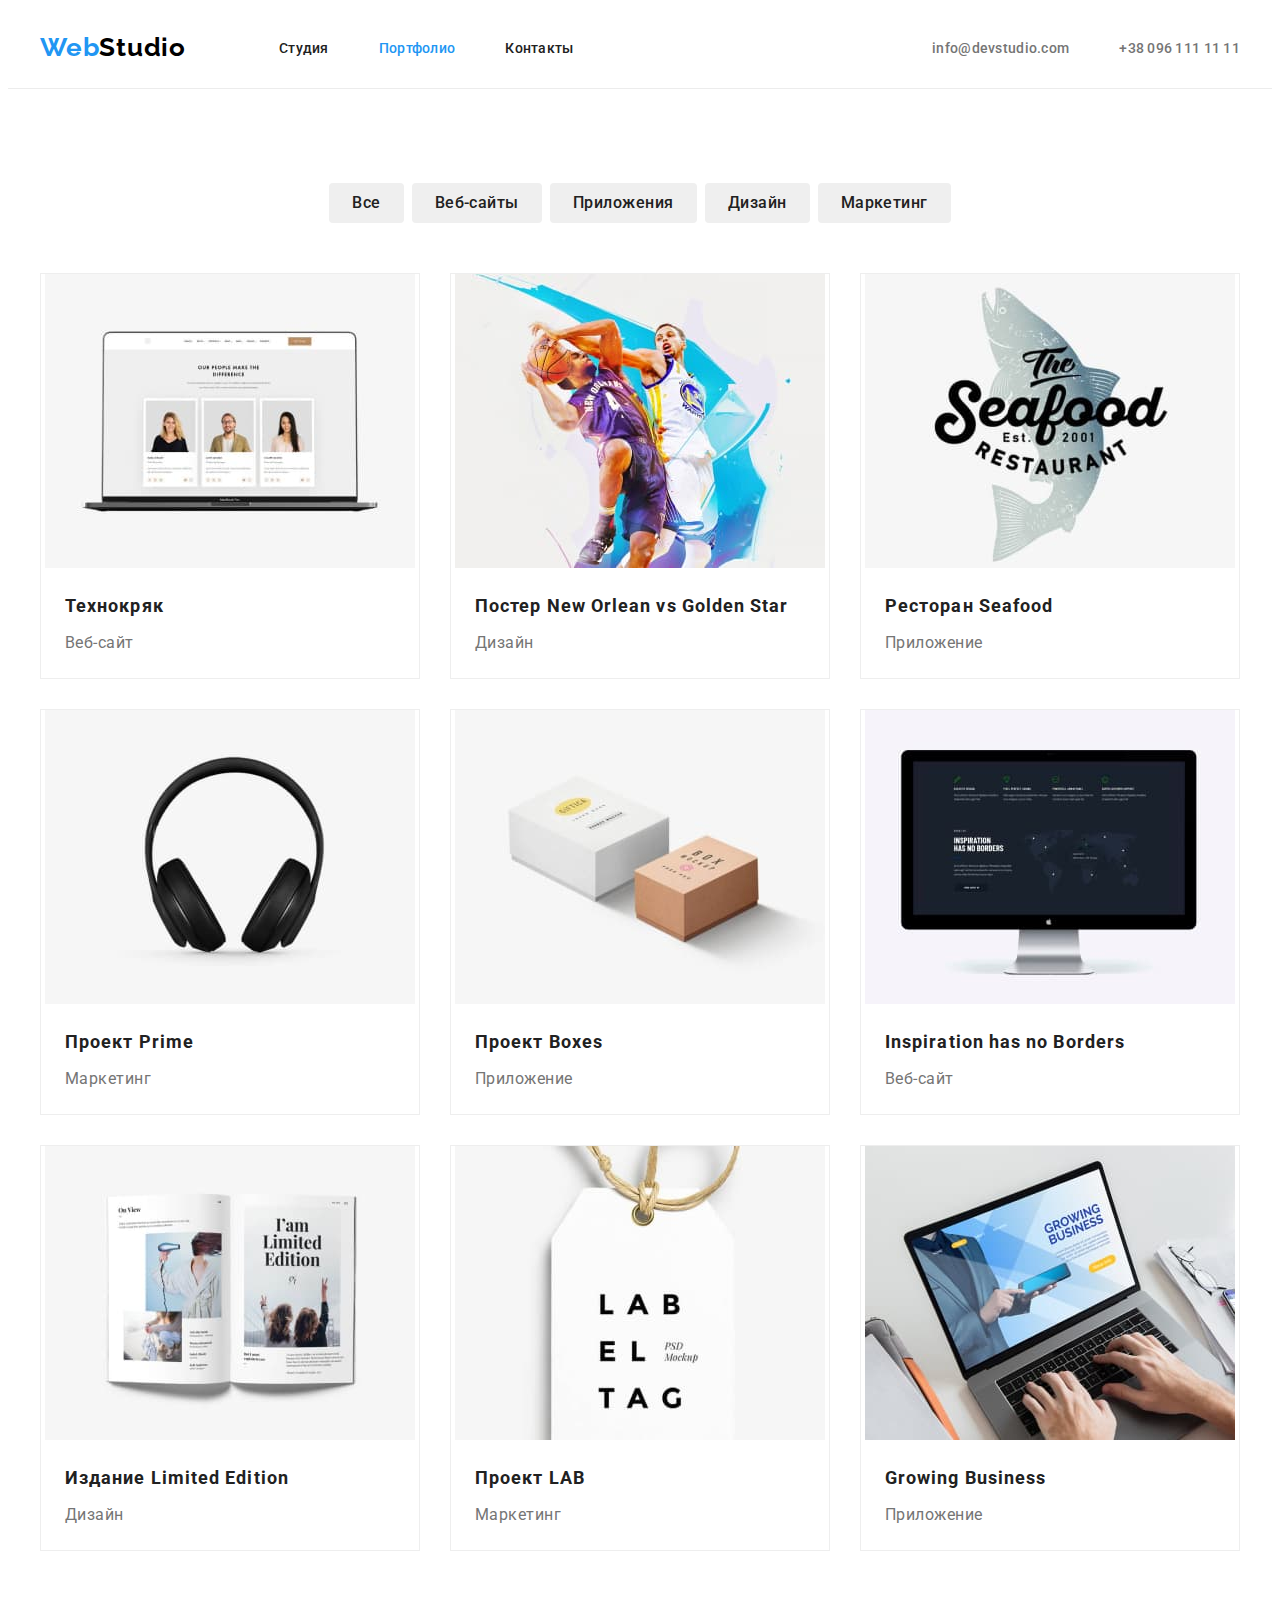
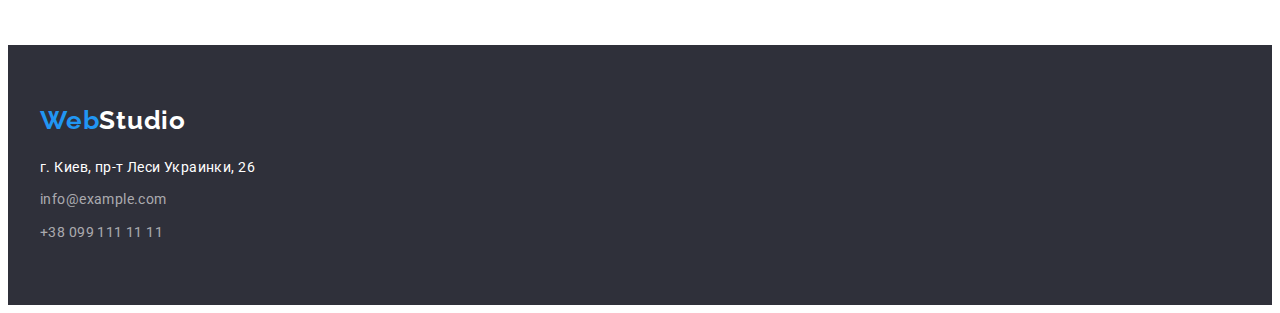
==== portfolio.html @ c1bcd2cd "HW4 start" ====
<!DOCTYPE html>
<html lang="ru">
  <head>
    <meta charset="UTF-8" />
    <meta http-equiv="X-UA-Compatible" content="IE=edge" />
    <meta name="viewport" content="width= device-width, initial-scale=  " />
    <title>Студия</title>
    <link rel="preconnect" href="https://fonts.googleapis.com" />
    <link rel="preconnect" href="https://fonts.gstatic.com" crossorigin />
    <link
      href="https://fonts.googleapis.com/css2?family=Oleo+Script&family=Raleway:wght@700&family=Roboto:wght@400;500;700;900&display=swap"
      rel="stylesheet"
    />
    <link
      rel="stylesheet"
      href="https://cdnjs.cloudflare.com/ajax/libs/modern-normalize/1.1.0/modern-normalize.min.css"
      integrity="sha512-wpPYUAdjBVSE4KJnH1VR1HeZfpl1ub8YT/NKx4PuQ5NmX2tKuGu6U/JRp5y+Y8XG2tV+wKQpNHVUX03MfMFn9Q=="
      crossorigin="anonymous"
      referrerpolicy="no-referrer"
    />
    <link rel="stylesheet" href="./css/styles.css" />
  </head>
  <body>
    <header class="header">
      <div class="container main-nav">
        <nav class="navigation">
          <a class="logo link" href="./">Web<span class="dark">Studio</span></a>
          <ul class="site-nav list">
            <li class="item">
              <a class="link" href="/">Студия</a>
            </li>
            <li class="item">
              <a class="link current" href="./portfolio.html">Портфолио</a>
            </li>
            <li class="item"><a class="link" href="">Контакты</a></li>
          </ul>
        </nav>

        <ul class="auth-nav list">
          <li class="item">
            <a class="link" href="mailto:info@devstudio.com"
              >info@devstudio.com</a
            >
          </li>
          <li class="item">
            <a class="link" href="tel:+380961111111">+38 096 111 11 11</a>
          </li>
        </ul>
      </div>
    </header>
    <main>
      <section class="section">
        <div class="container button">
          <ul class="project-filter list">
            <li class="item">
              <button class="portfolio-button" type="button">Все</button>
            </li>
            <li class="item">
              <button class="portfolio-button" type="button">Веб-сайты</button>
            </li>
            <li class="item">
              <button class="portfolio-button" type="button">Приложения</button>
            </li>
            <li class="item">
              <button class="portfolio-button" type="button">Дизайн</button>
            </li>
            <li class="item">
              <button class="portfolio-button" type="button">Маркетинг</button>
            </li>
          </ul>
        </div>
        <div class="container">
          <ul class="project list">
            <li class="project-item item">
              <img
                class="project-img"
                src="./images/portfolio/ws-tehnokriak.jpg"
                alt=""
                width="370"
                height="294"
              />
              <div class="project-description">
                <h3 class="title">Технокряк</h3>
                <p class="paragraph">Веб-сайт</p>
              </div>
            </li>
            <li class="project-item item">
              <img
                class="project-img"
                src="./images/portfolio/d-new-orlean.jpg"
                alt=""
                width="370"
                height="294"
              />
              <div class="project-description">
                <h3 class="title">
                  Постер <span lang="en">New Orlean vs Golden Star</span>
                </h3>
                <p class="paragraph">Дизайн</p>
              </div>
            </li>
            <li class="project-item item">
              <img
                class="project-img"
                src="./images/portfolio/p-seafood.jpg"
                alt=""
                width="370"
                height="294"
              />
              <div class="project-description">
                <h3 class="title">Ресторан <span lang="en">Seafood</span></h3>
                <p class="paragraph">Приложение</p>
              </div>
            </li>
            <li class="project-item item">
              <img
                class="project-img"
                src="./images/portfolio/m-prime.jpg"
                alt=""
                width="370"
                height="294"
              />
              <div class="project-description">
                <h3 class="title">Проект <span lang="en">Prime</span></h3>
                <p class="paragraph">Маркетинг</p>
              </div>
            </li>
            <li class="project-item item">
              <img
                class="project-img"
                src="./images/portfolio/p-boxes.jpg"
                alt=""
                width="370"
                height="294"
              />
              <div class="project-description">
                <h3 class="title">Проект <span lang="en">Boxes</span></h3>
                <p class="paragraph">Приложение</p>
              </div>
            </li>
            <li class="project-item item">
              <img
                class="project-img"
                src="./images/portfolio/ws-inspiration.jpg"
                alt=""
                width="370"
                height="294"
              />
              <div class="project-description">
                <h3 class="title" lang="en">Inspiration has no Borders</h3>
                <p class="paragraph">Веб-сайт</p>
              </div>
            </li>
            <li class="project-item item">
              <img
                class="project-img"
                src="./images/portfolio/d-limited-edition.jpg"
                alt=""
                width="370"
                height="294"
              />
              <div class="project-description">
                <h3 class="title">
                  Издание <span lang="en">Limited Edition</span>
                </h3>
                <p class="paragraph">Дизайн</p>
              </div>
            </li>
            <li class="project-item item">
              <img
                class="project-img"
                src="./images/portfolio/m-lab.jpg"
                alt=""
                width="370"
                height="294"
              />
              <div class="project-description">
                <h3 class="title">Проект <span lang="en">LAB</span></h3>
                <p class="paragraph">Маркетинг</p>
              </div>
            </li>
            <li class="project-item item">
              <img
                class="project-img"
                src="./images/portfolio/p-growing business.jpg"
                alt=""
                width="370"
                height="294"
              />
              <div class="project-description">
                <h3 class="title" lang="en">Growing Business</h3>
                <p class="paragraph">Приложение</p>
              </div>
            </li>
          </ul>
        </div>
      </section>
    </main>
    <footer class="footer">
      <div class="container">
        <a class="logo link" href="./">Web<span class="lite">Studio</span></a>
        <address class="address">
          <ul class="address-studio list">
            <li class="item">
              <a
                class="post-address link"
                href="https://goo.gl/maps/WzEJstEwFaHD8LDW9"
                target="_blank"
                rel="noopener noreferrer"
              >
                г. Киев, пр-т Леси Украинки, 26
              </a>
            </li>
            <li class="item">
              <a class="mail-address link" href="mailto:info@example.com"
                >info@example.com</a
              >
            </li>
            <li class="item">
              <a class="tel-address link" href="tel:+380991111111"
                >+38 099 111 11 11</a
              >
            </li>
          </ul>
        </address>
      </div>
    </footer>
  </body>
</html>
---- css/styles.css ----
:root {
  --primary-font-famili: 'Roboto', sans-serif;
  --logo-font: 'Raleway', sans-serif;
  --primary-text-color: #212121;
  --secondary-text-color: #757575;
  --akcent-text-color: #2196f3;
  --wite-text-color: #ffffff;
  --primary-bg-color: #ffffff;
  --secondary-bg-color: #f5f4fa;
  --akcent-bg-color: #2196f3;
  --futer-bg-color: #2f303a;
}

/* серый-с прозрачностью цвет текста в адресе rgba(255, 255, 255, 0.6); */
/* голубой фон кнопки в ГЕРОЕ при наведении #188CE8; */

body {
  color: var(--primary-text-color);
  background-color: var(--primary-bg-color);
  font-family: var(--primary-font-famili);
}

.list {
  margin: 0;
  padding: 0;
  list-style: none;
}

.link {
  text-decoration: none;
}

/* header */
.header {
  padding-top: 24px;
  padding-bottom: 25px;
  border-bottom: 1px solid #ececec;
}

.container {
  width: 1200px;
  padding-left: 15px;
  padding-right: 15px;
  margin-left: auto;
  margin-right: auto;
}

.container.button {
  margin-bottom: 34px;
}

.main-nav {
  display: flex;
  align-items: center;
}

.navigation {
  display: flex;
  align-items: center;
}

.logo {
  color: var(--akcent-text-color);
  font-family: var(--logo-font);
  font-weight: bold;
  font-size: 26px;
  line-height: 1.19;
  letter-spacing: 0.03em;
}

.logo .dark {
  color: #000000;
}

.logo .lite {
  color: var(--wite-text-color);
}

/* Навигация сайта */
.site-nav {
  display: flex;
  margin-left: 93px;
}

.site-nav .item + .item {
  margin-left: 50px;
}

.site-nav .link {
  padding: 32px 0;
  color: var(--primary-text-color);
  font-weight: 500;
  font-size: 14px;
  line-height: 1.14;
  letter-spacing: 0.02em;
}

.site-nav .link:hover,
.site-nav .link:focus {
  color: var(--akcent-text-color);
}

.site-nav .link.current {
  color: var(--akcent-text-color);
}

/* Навигация авторизации */
.auth-nav {
  display: flex;
  margin-left: auto;
}

.auth-nav .item + .item {
  margin-left: 50px;
}

.auth-nav .link {
  padding: 32px 0;
  color: var(--secondary-text-color);
  font-weight: 500;
  font-size: 14px;
  line-height: 1.14;
  letter-spacing: 0.02em;
}

.auth-nav .link:hover,
.auth-nav .link:focus {
  color: var(--akcent-text-color);
}

/* body */
/* ГЕРОЙ */
.hero {
  background-color: var(--futer-bg-color);
  text-align: center;
  padding-top: 200px;
  padding-bottom: 200px;
}

.hero-title {
  margin-top: 0;
  margin-bottom: 30px;
  color: var(--wite-text-color);
  font-weight: 900;
  font-size: 44px;
  line-height: 1.36;
  letter-spacing: 0.06em;
  text-transform: uppercase;
}

.hero-button {
  color: var(--wite-text-color);
  background-color: var(--akcent-bg-color);
  font-family: inherit;
  font-weight: 700;
  font-size: 16px;
  line-height: 1.87;
  letter-spacing: 0.06em;
  cursor: pointer;
  display: flex;
  align-items: center;
  text-align: center;
  border-radius: 4px;
  border: 1px solid transparent;
  padding: 10px 32px;
  display: inline-block;
  min-width: 200px;
}

.hero-button:hover,
.hero-button:focus {
  background-color: #188ce8;
}

/* Особенности работы */
.section {
  padding-top: 94px;
  padding-bottom: 94px;
}

.section.no-padding {
  padding-top: 0;
  padding-bottom: 95px;
}

.section-title {
  margin-top: 0;
  margin-bottom: 50px;
  font-weight: 700;
  font-size: 36px;
  line-height: 1.17;
  text-align: center;
  letter-spacing: 0.03em;
}

.feature-list {
  display: flex;
}

.feature-list .item {
  width: calc((100% - 90px) / 4);
}

.feature-list .item + .item {
  margin-left: 30px;
}

.feature-list .title {
  margin-top: 0;
  margin-bottom: 10px;
  font-weight: 700;
  font-size: 14px;
  line-height: 1.14;
  letter-spacing: 0.03em;
  text-transform: uppercase;
}

.feature-list .paragraph {
  margin-top: 0;
  margin-bottom: 0;
  color: var(--secondary-text-color);
  font-size: 14px;
  line-height: 1.71;
  letter-spacing: 0.03em;
}

/* Чем мы занимаемся */
.work {
  display: flex;
}

.work .item {
  width: calc((100% - 60px) / 3);
  margin-right: 30px;
}

.work .item:nth-child(3n) {
  margin-right: 0;
  margin-bottom: 0;
}

.work-foto {
  display: block;
  max-width: 100%;
  height: auto;
  margin-right: auto;
  margin-left: auto;
}

/* Наша команда */
.team {
  background-color: var(--secondary-bg-color);
}

.team-list {
  display: flex;
}

.team-lid {
  background-color: var(--primary-bg-color);
  width: calc((100% - 90px) / 4);
  margin-right: 30px;

  box-shadow: 0px 1px 3px rgba(0, 0, 0, 0.12), 0px 1px 1px rgba(0, 0, 0, 0.14),
    0px 2px 1px rgba(0, 0, 0, 0.2);
  border-radius: 0px 0px 4px 4px;
}

.team-lid:nth-child(4n) {
  margin-right: 0;
}

.foto {
  display: block;
  max-width: 100%;
  height: auto;
  margin-right: auto;
  margin-left: auto;
}
.team-description {
  padding: 30px 59px;
}

.team-list .title {
  margin-top: 0;
  margin-bottom: 10;
  font-weight: 500;
  font-size: 16px;
  line-height: 1.19;
  text-align: center;
  letter-spacing: 0.03em;
}

.team-list .paragraph {
  margin-top: 0;
  margin-bottom: 0;
  color: var(--secondary-text-color);
  font-size: 16px;
  line-height: 1.19;
  text-align: center;
  letter-spacing: 0.03em;
}

/* ФУТЕР */
.footer {
  background-color: var(--futer-bg-color);
  padding-top: 60px;
  padding-bottom: 60px;
}

.address {
  margin-top: 20px;
}

.address-studio .item {
  margin-bottom: 9px;
}

.address-studio .item:nth-child(3n) {
  margin-bottom: 0;
}

.post-address {
  color: var(--wite-text-color);
  font-style: normal;
  font-size: 14px;
  line-height: 1.71;
  letter-spacing: 0.03em;
}

.post-address:hover,
.post-address:focus {
  color: var(--akcent-text-color);
}

.mail-address,
.tel-address {
  color: rgba(255, 255, 255, 0.6);
  font-style: normal;
  font-size: 14px;
  line-height: 1.71;
  letter-spacing: 0.03em;
}

.mail-address:hover,
.mail-address:focus {
  color: var(--akcent-text-color);
}

.tel-address:hover,
.tel-address:focus {
  color: var(--akcent-text-color);
}

/* portfolio */
.project-filter {
  display: flex;
  justify-content: center;
  margin-bottom: 50px;
}

.project-filter .item + .item {
  margin-left: 8px;
}

.portfolio-button {
  color: var(--primary-text-color);
  cursor: pointer;
  font-family: inherit;
  font-weight: 500;
  font-size: 16px;
  line-height: 1.62;
  letter-spacing: 0.03em;
  text-align: center;
  border-radius: 4px;
  border: 1px solid transparent;
  padding: 6px 22px;
  display: inline-block;
}

.portfolio-button:hover,
.portfolio-button:focus {
  color: var(--wite-text-color);
  background-color: var(--akcent-bg-color);
}

.project {
  display: flex;
  flex-wrap: wrap;
}

.project-item {
  width: calc((100% - 60px) / 3);
  margin-right: 30px;
  margin-bottom: 30px;
  border: 1px solid #eeeeee;
  box-sizing: border-box;
}

.project-item:nth-child(3n) {
  margin-right: 0;
}

.project-item:nth-last-child(-n + 3) {
  margin-bottom: 0;
}

.project-img {
  display: block;
  max-width: 100%;
  height: auto;
  margin-left: auto;
  margin-right: auto;
}

.project-description {
  padding: 20px 24px;
}

.project .title {
  margin-top: 0;
  margin-bottom: 4px;
  font-weight: 700;
  font-size: 18px;
  line-height: 2;
  letter-spacing: 0.06em;
}

.project .paragraph {
  margin-top: 0;
  margin-bottom: 0;
  margin-left: 24;
  color: var(--secondary-text-color);
  font-size: 16px;
  line-height: 1.87;
  letter-spacing: 0.03em;
}
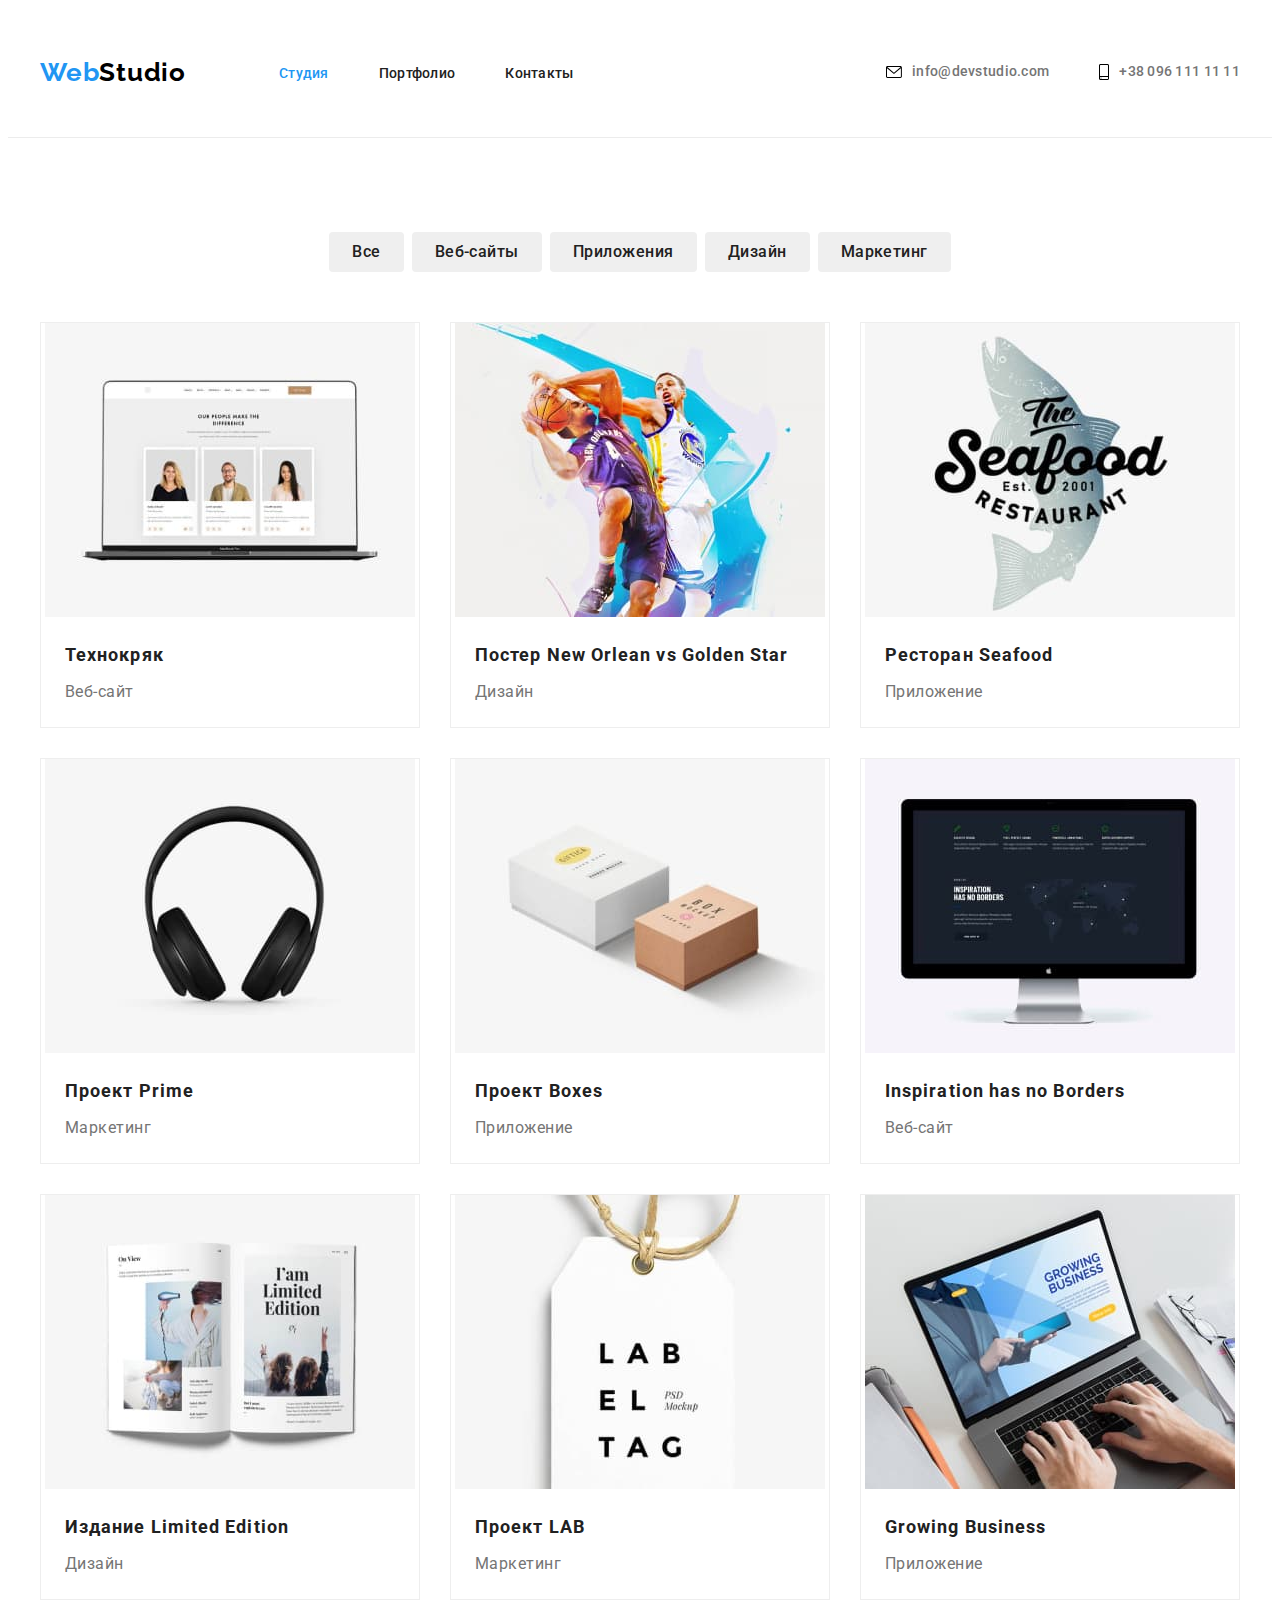
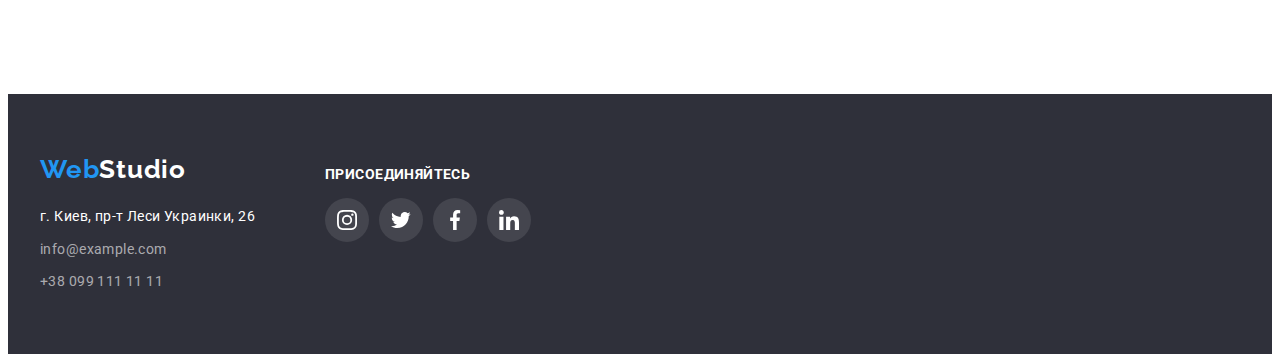
==== commit a1e9e1c9: "meybe finish" ====
--- a/portfolio.html
+++ b/portfolio.html
@@ -27,10 +27,10 @@
           <a class="logo link" href="./">Web<span class="dark">Studio</span></a>
           <ul class="site-nav list">
             <li class="item">
-              <a class="link" href="/">Студия</a>
-            </li>
-            <li class="item">
-              <a class="link current" href="./portfolio.html">Портфолио</a>
+              <a class="link current" href="./index.html">Студия</a>
+            </li>
+            <li class="item">
+              <a class="link" href="./portfolio.html">Портфолио</a>
             </li>
             <li class="item"><a class="link" href="">Контакты</a></li>
           </ul>
@@ -39,11 +39,19 @@
         <ul class="auth-nav list">
           <li class="item">
             <a class="link" href="mailto:info@devstudio.com"
-              >info@devstudio.com</a
+              ><svg class="icon" width="16" height="12">
+                <use href="./images/icons.svg#icon-envelope"></use>
+              </svg>
+              info@devstudio.com</a
             >
           </li>
           <li class="item">
-            <a class="link" href="tel:+380961111111">+38 096 111 11 11</a>
+            <a class="link" href="tel:+380961111111"
+              ><svg class="icon" width="10" height="16">
+                <use href="./images/icons.svg#icon-smartphone"></use>
+              </svg>
+              +38 096 111 11 11</a
+            >
           </li>
         </ul>
       </div>
@@ -197,32 +205,67 @@
       </section>
     </main>
     <footer class="footer">
-      <div class="container">
-        <a class="logo link" href="./">Web<span class="lite">Studio</span></a>
-        <address class="address">
-          <ul class="address-studio list">
-            <li class="item">
-              <a
-                class="post-address link"
-                href="https://goo.gl/maps/WzEJstEwFaHD8LDW9"
-                target="_blank"
-                rel="noopener noreferrer"
-              >
-                г. Киев, пр-т Леси Украинки, 26
-              </a>
-            </li>
-            <li class="item">
-              <a class="mail-address link" href="mailto:info@example.com"
-                >info@example.com</a
-              >
-            </li>
-            <li class="item">
-              <a class="tel-address link" href="tel:+380991111111"
-                >+38 099 111 11 11</a
-              >
-            </li>
-          </ul>
-        </address>
+      <div class="container container-footer">
+        <div class="adres-box">
+          <a class="logo link" href="./">Web<span class="lite">Studio</span></a>
+          <address class="address">
+            <ul class="address-studio list">
+              <li class="item">
+                <a
+                  class="post-address link"
+                  href="https://goo.gl/maps/WzEJstEwFaHD8LDW9"
+                  target="_blank"
+                  rel="noopener noreferrer"
+                >
+                  г. Киев, пр-т Леси Украинки, 26
+                </a>
+              </li>
+              <li class="item">
+                <a class="mail-address link" href="mailto:info@example.com"
+                  >info@example.com</a
+                >
+              </li>
+              <li class="item">
+                <a class="tel-address link" href="tel:+380991111111"
+                  >+38 099 111 11 11</a
+                >
+              </li>
+            </ul>
+          </address>
+        </div>
+        <div class="join-link">
+          <p class="join">Присоединяйтесь</p>
+          <ul class="join-list">
+            <li class="item">
+              <a class="link" href="">
+                <svg class="icon" width="20px" height="20px">
+                  <use href="./images/icons.svg#icon-instagram"></use>
+                </svg>
+              </a>
+            </li>
+            <li class="item">
+              <a class="link" href="">
+                <svg class="icon" width="20px" height="20px">
+                  <use href="./images/icons.svg#icon-twitter"></use>
+                </svg>
+              </a>
+            </li>
+            <li class="item">
+              <a class="link" href="">
+                <svg class="icon" width="20px" height="20px">
+                  <use href="./images/icons.svg#icon-facebook"></use>
+                </svg>
+              </a>
+            </li>
+            <li class="item">
+              <a class="link" href="">
+                <svg class="icon" width="20px" height="20px">
+                  <use href="./images/icons.svg#icon-linkedin"></use>
+                </svg>
+              </a>
+            </li>
+          </ul>
+        </div>
       </div>
     </footer>
   </body>
--- a/css/styles.css
+++ b/css/styles.css
@@ -9,6 +9,7 @@
   --secondary-bg-color: #f5f4fa;
   --akcent-bg-color: #2196f3;
   --futer-bg-color: #2f303a;
+  --svg-icon-fill: #afb1b8;
 }
 
 /* серый-с прозрачностью цвет текста в адресе rgba(255, 255, 255, 0.6); */
@@ -121,11 +122,21 @@
   font-size: 14px;
   line-height: 1.14;
   letter-spacing: 0.02em;
+  display: flex;
+  align-items: center;
 }
 
 .auth-nav .link:hover,
 .auth-nav .link:focus {
   color: var(--akcent-text-color);
+  fill: currentColor;
+}
+.auth-nav .icon {
+  margin-right: 10px;
+}
+.auth-nav.icon:hover,
+.auth-nav.icon:focus {
+  fill: var(--akcent-text-color);
 }
 
 /* body */
@@ -135,6 +146,19 @@
   text-align: center;
   padding-top: 200px;
   padding-bottom: 200px;
+
+  max-width: 1600px;
+  height: 600px;
+  margin-left: auto;
+  margin-right: auto;
+  background-image: linear-gradient(
+      rgba(47, 48, 58, 0.4),
+      rgba(47, 48, 58, 0.4)
+    ),
+    url(../images/studio/hero.jpg);
+  background-repeat: no-repeat;
+  background-position: center;
+  background-size: cover;
 }
 
 .hero-title {
@@ -182,6 +206,17 @@
   padding-top: 0;
   padding-bottom: 95px;
 }
+/* За допомогою .visually-hidden приховуємо коректно заголовок h2 Особенности нашей работы */
+.visually-hidden {
+  position: absolute;
+  width: 1px;
+  height: 1px;
+  margin: -1px;
+  padding: 0;
+  overflow: hidden;
+  border: 0;
+  clip: rect(0 0 0 0);
+}
 
 .section-title {
   margin-top: 0;
@@ -203,6 +238,12 @@
 
 .feature-list .item + .item {
   margin-left: 30px;
+}
+.feature-icon {
+  padding: 25px 100px;
+  margin-bottom: 30px;
+  background: var(--secondary-bg-color);
+  border-radius: 4px;
 }
 
 .feature-list .title {
@@ -278,7 +319,8 @@
   margin-left: auto;
 }
 .team-description {
-  padding: 30px 59px;
+  padding: 30px 59px 0 59px;
+  margin-bottom: 16px;
 }
 
 .team-list .title {
@@ -300,8 +342,80 @@
   text-align: center;
   letter-spacing: 0.03em;
 }
+.social-list {
+  display: flex;
+  padding: 0 32px 30px 32px;
+
+ 
+}
+.social-list .item {
+  display: block;
+  width: calc((100% - 30px) / 4);
+  margin-right: 10px;
+    
+}
+.social-list .item:nth-child(4n) {
+  margin-right: 0;
+  margin-bottom: 0;
+}
+
+.social-list .link {
+    display: flex;
+    justify-content: center;
+    align-items: center;
+  width: 44px;
+  height: 44px;
+  border-radius: 50%;
+  fill: var(--svg-icon-fill);
+}
+
+.social-list .link:hover,
+.social-list .link:focus {background-color: var(--akcent-bg-color);
+fill: var(--wite-text-color); }
+
+/* ПОСТОЯННЫЕ КЛИЕНТЫ */
+.client-list {
+  display: flex;
+}
+.client-list .item {
+  width: calc((100% - 150px) / 6);
+  margin-right: 30px;}
+
+
+.client-item { */
+}
+.client-list .item:nth-child(6n) {
+  margin-right: 0;
+  margin-bottom: 0;
+}
+
+.client-button {
+  background-color: var(--primary-bg-color);
+  color: var(--svg-icon-fill);
+  cursor: pointer;
+  padding: 16px 32px;
+  border: 1px solid var(--svg-icon-fill);
+  box-sizing: border-box;
+  border-radius: 4px;
+  width: 170px;
+  height: 92px;
+}
+.client-button:hover,
+.client-button:focus {
+  border: 1px solid var(--akcent-text-color);
+  box-sizing: border-box;
+  border-radius: 4px;
+  color: var(--akcent-text-color);
+}
+
+.client-icon {
+  width: 106px;
+  height: 60px;
+  fill: currentColor;
+}
 
 /* ФУТЕР */
+
 .footer {
   background-color: var(--futer-bg-color);
   padding-top: 60px;
@@ -351,6 +465,56 @@
 .tel-address:focus {
   color: var(--akcent-text-color);
 }
+
+.join {
+  margin-top: 0;
+  margin-bottom: 20;
+  text-transform: uppercase;
+  color: var(--wite-text-color);
+  font-family: var(--primary-font-famili);
+
+font-weight: 700;
+font-size: 14px;
+line-height: 1,14;
+letter-spacing: 0.03em;
+text-transform: uppercase;
+}
+
+.join-link {padding-top: 12px;}
+
+.container-footer {display: flex;}
+.adres-box {margin-right: 70px;}
+
+.join-list {
+  display: flex;
+  padding: 0;
+}
+.join-list .item {
+  display: block;
+  width: calc((100% - 30px) / 4);
+  margin-right: 10px;
+    
+}
+.join-list .item:nth-child(4n) {
+  margin-right: 0;
+  margin-bottom: 0;
+}
+
+.join-list .link {
+    display: flex;
+    justify-content: center;
+    align-items: center;
+  width: 44px;
+  height: 44px;
+  border-radius: 50%;
+  fill: var(--wite-text-color);
+  background: rgba(255, 255, 255, 0.1);
+}
+
+.join-list .link:hover,
+.join-list .link:focus {background-color: var(--akcent-bg-color);
+fill: var(--wite-text-color); }
+
 
 /* portfolio */
 .project-filter {
@@ -382,6 +546,8 @@
 .portfolio-button:focus {
   color: var(--wite-text-color);
   background-color: var(--akcent-bg-color);
+  box-shadow: 0px 3px 1px rgba(0, 0, 0, 0.1), 0px 1px 2px rgba(0, 0, 0, 0.08),
+    0px 2px 2px rgba(0, 0, 0, 0.12);
 }
 
 .project {
@@ -397,6 +563,11 @@
   box-sizing: border-box;
 }
 
+.project-item:hover {
+  box-shadow: 0px 1px 1px rgba(0, 0, 0, 0.12), 0px 4px 4px rgba(0, 0, 0, 0.06),
+    1px 4px 6px rgba(0, 0, 0, 0.16);
+}
+
 .project-item:nth-child(3n) {
   margin-right: 0;
 }
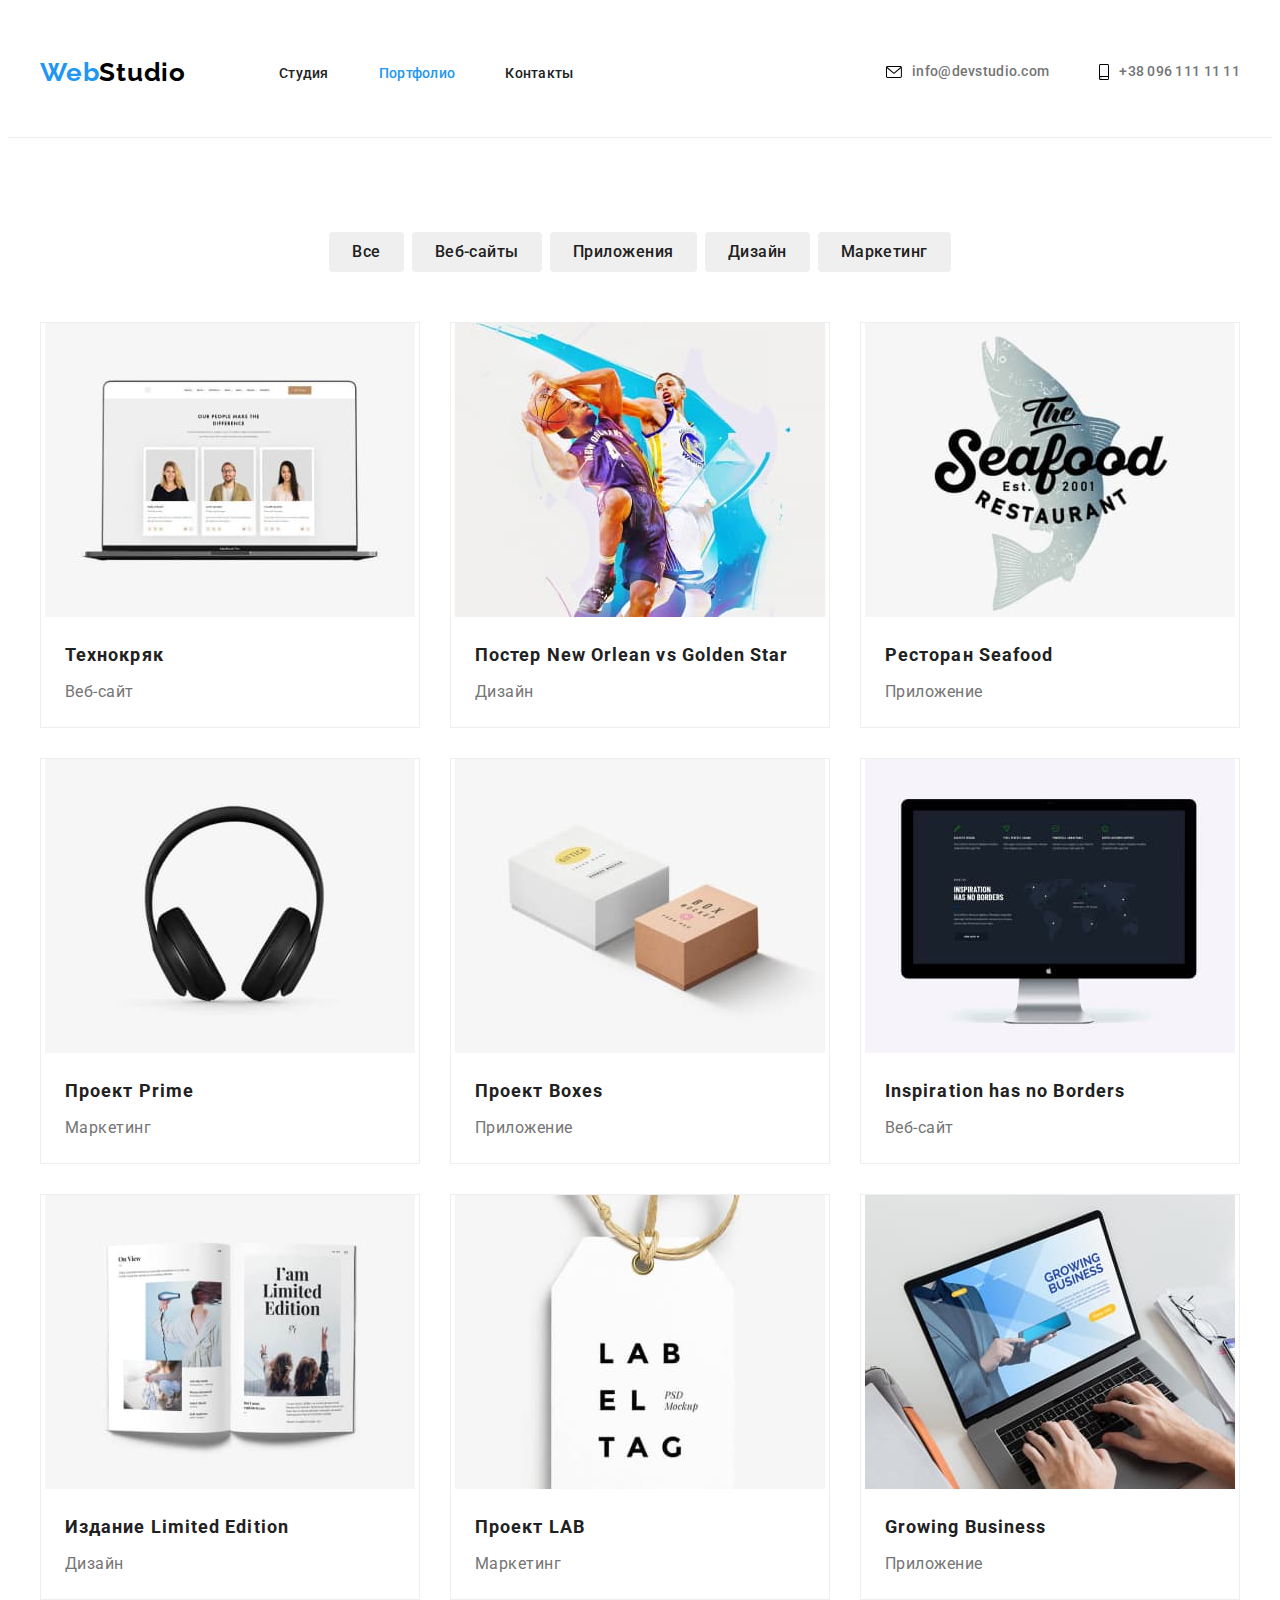
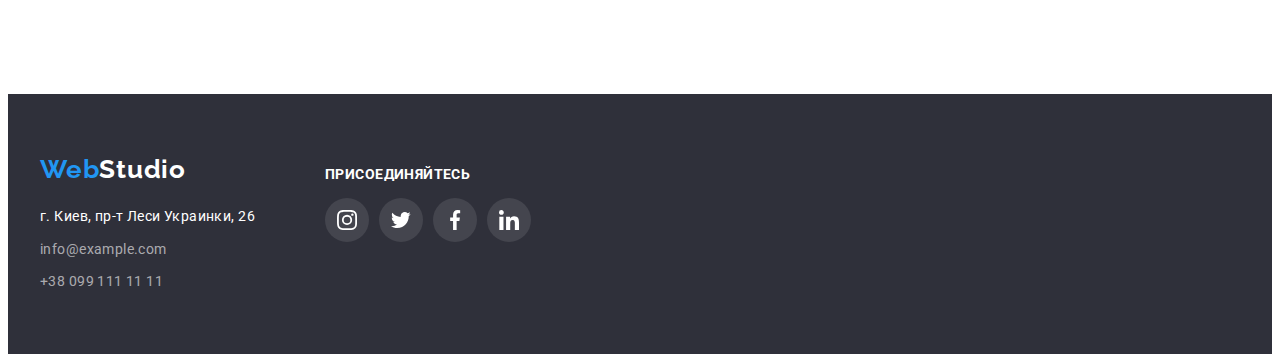
==== commit 4b46c8c2: "finish HW4" ====
--- a/portfolio.html
+++ b/portfolio.html
@@ -27,10 +27,10 @@
           <a class="logo link" href="./">Web<span class="dark">Studio</span></a>
           <ul class="site-nav list">
             <li class="item">
-              <a class="link current" href="./index.html">Студия</a>
-            </li>
-            <li class="item">
-              <a class="link" href="./portfolio.html">Портфолио</a>
+              <a class="link" href="./index.html">Студия</a>
+            </li>
+            <li class="item">
+              <a class="link current" href="./portfolio.html">Портфолио</a>
             </li>
             <li class="item"><a class="link" href="">Контакты</a></li>
           </ul>
